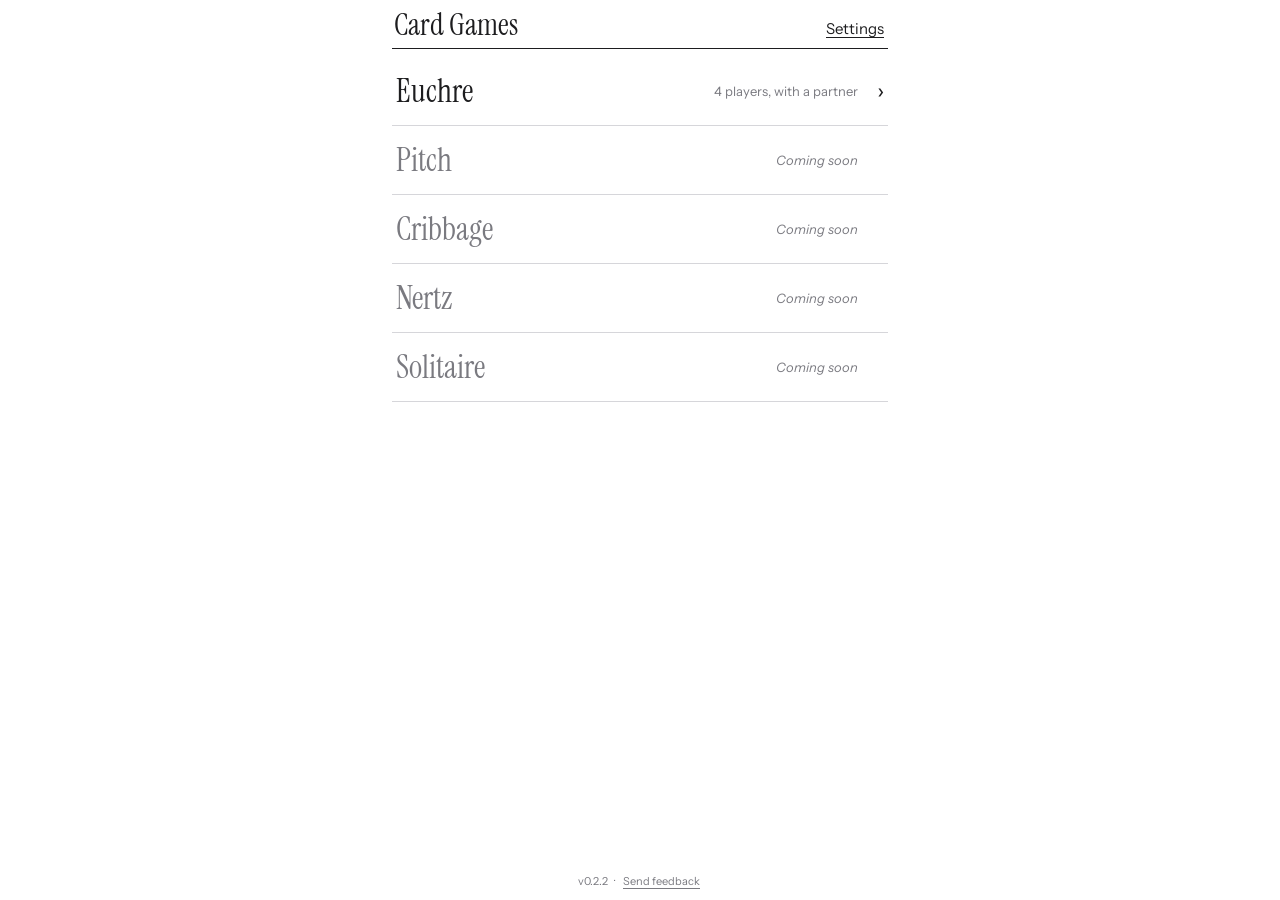
==== p/bmuacrbv/index.html @ 8dc07ef3 "Add the game list and a shared Menu with settings (v0.2.2) - p/<slug>/: game list (Euchre, then Pitc" ====
<!doctype html>
<html lang="en">
<head>
<meta charset="utf-8">
<meta name="viewport" content="width=device-width, initial-scale=1, viewport-fit=cover">
<meta name="robots" content="noindex, nofollow">
<meta name="apple-mobile-web-app-capable" content="yes">
<meta name="mobile-web-app-capable" content="yes">
<meta name="apple-mobile-web-app-title" content="Card Games">
<meta name="apple-mobile-web-app-status-bar-style" content="default">
<meta name="theme-color" content="#ffffff" media="(prefers-color-scheme: light)">
<meta name="theme-color" content="#18181a" media="(prefers-color-scheme: dark)">
<link rel="manifest" href="manifest.webmanifest">
<link rel="apple-touch-icon" href="apple-touch-icon.png">
<link rel="icon" type="image/png" sizes="192x192" href="icon-192.png">
<title>Card Games</title>
<script>/* Use the theme from the link right away, so the page doesn't flash the other theme first. */(function(){var m=/[#&]theme=(light|dark)(&|$)/.exec(location.hash);if(m)document.documentElement.dataset.theme=m[1];})();</script>
<link rel="preconnect" href="https://fonts.googleapis.com">
<link rel="preconnect" href="https://fonts.gstatic.com" crossorigin>
<link href="https://fonts.googleapis.com/css2?family=Instrument+Sans:wght@400;500;600&family=Instrument+Serif&display=swap" rel="stylesheet">
<link rel="stylesheet" href="../../shared/theme.css">
<link rel="stylesheet" href="../../shared/parts.css">
<style>
/* Game list */
.top .link{font-size:15px;padding:6px 2px 2px}
.games{list-style:none;margin:8px 0 0;padding:0;flex:1}
.games li{border-bottom:1.5px solid var(--faint)}
.game{display:flex;align-items:center;gap:12px;padding:18px 4px;color:inherit;text-decoration:none}
.game .gname{font-family:var(--serif);font-size:32px;line-height:1}
.game .about{flex:1;font-size:13px;color:var(--muted);text-align:right}
.game .go{font-size:22px;line-height:1;width:14px;text-align:right}
a.game:active{background:var(--faint)}
a.game:focus-visible{outline:2px solid var(--ink);outline-offset:-2px}
.game.soon .gname{color:var(--muted)}
.game.soon .about{font-style:italic}
.game.soon .go{visibility:hidden}
.sheet .done{display:flex;justify-content:center;margin-top:20px}
</style>
</head>
<body>
<div id="app">
  <header class="top">
    <h1 class="title" style="margin:0;font-weight:400">Card Games</h1>
    <button class="link" data-act="settings">Settings</button>
  </header>
  <ul class="games">
    <li><a class="game" href="euchre/" data-carry="euchre/"><span class="gname">Euchre</span><span class="about">4 players, with a partner</span><span class="go" aria-hidden="true">›</span></a></li>
    <li><div class="game soon" aria-disabled="true"><span class="gname">Pitch</span><span class="about">Coming soon</span><span class="go" aria-hidden="true">›</span></div></li>
    <li><div class="game soon" aria-disabled="true"><span class="gname">Cribbage</span><span class="about">Coming soon</span><span class="go" aria-hidden="true">›</span></div></li>
    <li><div class="game soon" aria-disabled="true"><span class="gname">Nertz</span><span class="about">Coming soon</span><span class="go" aria-hidden="true">›</span></div></li>
    <li><div class="game soon" aria-disabled="true"><span class="gname">Solitaire</span><span class="about">Coming soon</span><span class="go" aria-hidden="true">›</span></div></li>
  </ul>
  <div class="foot"><span id="ver"></span><span aria-hidden="true">·</span><a id="fb" href="mailto:contact@rugbyhubby.com">Send feedback</a></div>
</div>
<div id="sheet" hidden></div>
<script type="module" src="main.js"></script>
</body>
</html>
---- shared/theme.css ----
/* Theme: colors (light and dark), fonts and page basics shared by every game.
   Fonts come from Google Fonts; each page links them in its <head>:
   Instrument Serif (headings, scores, card ranks) and Instrument Sans (text).

   Dark mode follows the phone's setting, unless the page sets
   data-theme="light" or data-theme="dark" on <html> (see theme.js). */
:root{
  --paper:#ffffff; --ink:#1d1d1f; --muted:#7a7a80; --faint:#d6d6da; --card:#ffffff;
  --red:#cc1f2d; --mark:#ffe14d; --mark-ink:#1d1d1f; --shade:rgba(29,29,31,.45);
  --serif:'Instrument Serif',Georgia,serif;
  --sans:'Instrument Sans',system-ui,-apple-system,'Helvetica Neue',sans-serif;
  color-scheme:light;
  box-sizing:border-box;
  padding-top:env(safe-area-inset-top,0px);
  padding-bottom:env(safe-area-inset-bottom,0px);
}
@media (prefers-color-scheme: dark){
  :root:not([data-theme="light"]){
    --paper:#18181a; --ink:#efeff2; --muted:#94949b; --faint:#3a3a3f; --card:#202023;
    --red:#ff6b72; --mark:#e8c534; --mark-ink:#18181a; --shade:rgba(0,0,0,.6);
    color-scheme:dark;
  }
}
:root[data-theme="dark"]{
  --paper:#18181a; --ink:#efeff2; --muted:#94949b; --faint:#3a3a3f; --card:#202023;
  --red:#ff6b72; --mark:#e8c534; --mark-ink:#18181a; --shade:rgba(0,0,0,.6);
  color-scheme:dark;
}
html{height:100%;scroll-padding-top:env(safe-area-inset-top,0px)}
*,*::before,*::after{box-sizing:border-box}
body{margin:0;height:100%;background:var(--paper);color:var(--ink);
  font-family:var(--sans);font-size:15px;
  -webkit-tap-highlight-color:transparent;overscroll-behavior:none;-webkit-user-select:none;user-select:none}
button{font:inherit;color:inherit}
#app{max-width:520px;height:100%;margin:0 auto;display:flex;flex-direction:column;padding:6px 12px 8px}
@media (prefers-reduced-motion: reduce){*{animation:none!important;transition:none!important}}
---- shared/parts.css ----
/* Styles for the shared game parts (see table.js, cards.js, ui.js).
   Load after theme.css. A game's own styles go after this file. */

/* header: title and scores */
.top{display:flex;align-items:flex-end;justify-content:space-between;padding:4px 2px 8px;border-bottom:1.5px solid var(--ink)}
.title{font-family:var(--serif);font-size:30px;line-height:1}
.scores{display:flex;gap:16px;align-items:flex-end}
.sc{display:flex;flex-direction:column;align-items:center;line-height:1}
.sc span{font-size:12px;color:var(--muted)}
.sc b{font-family:var(--serif);font-weight:400;font-size:30px}
.sc.us b{position:relative}
.controls{display:flex;justify-content:space-between;align-items:center;padding:8px 0 2px;gap:8px}
.seg{display:flex;border:1.5px solid var(--ink);border-radius:999px;overflow:hidden}
.seg button{border:0;background:none;padding:5px 11px;font-size:13px;cursor:pointer}
.seg button[aria-pressed="true"]{background:var(--ink);color:var(--paper)}
.seg button:disabled{color:var(--muted);cursor:default}
.link{border:0;background:none;font-size:13px;text-decoration:underline;text-underline-offset:3px;cursor:pointer;padding:6px 2px}

/* table: seats around a center play area */
.table{flex:1;min-height:0;display:flex;flex-direction:column;justify-content:space-around;padding:4px 0}
.mid{display:flex;align-items:center;justify-content:space-between;gap:4px}
.seat{width:82px;display:flex;flex-direction:column;align-items:center;gap:3px;position:relative;transition:opacity .3s}
.seat.north{margin:0 auto}
.seat.out{opacity:.3}
.av{width:50px;height:50px;border:1.5px solid var(--ink);border-radius:50%;display:grid;place-items:center;background:var(--paper);position:relative}
.av svg{width:40px;height:40px;margin-top:6px}
.seat.turn .av{background:var(--mark);color:var(--mark-ink);box-shadow:0 0 0 4px var(--mark)}
.nm{font-size:13px;display:flex;align-items:center;gap:4px;white-space:nowrap}
.dl{background:var(--mark);color:var(--mark-ink);border-radius:999px;font-size:11px;font-weight:600;padding:2px 8px;line-height:1.3}
.dchip{position:absolute;bottom:-9px;left:50%;transform:translateX(-50%);background:var(--mark);color:var(--mark-ink);font-size:10.5px;font-weight:600;padding:2px 7px;border-radius:999px;white-space:nowrap;z-index:2}
.nm{margin-top:6px}
.tag{font-size:11px;color:var(--muted);min-height:14px;white-space:nowrap}
.fan{display:flex;height:22px}
.mini{width:14px;height:20px;border:1.2px solid #1d1d1f;border-radius:2.5px;margin-left:-6px;background:#fff;
  background-image:repeating-linear-gradient(45deg,#c9c9ce 0 1px,transparent 1px 4px)}
.mini:first-child{margin-left:0}
.bubble{position:absolute;top:-6px;left:50%;transform:translate(-50%,-100%);background:var(--ink);color:var(--paper);
  font-size:12px;padding:3px 9px;border-radius:10px;white-space:nowrap;animation:pop .25s ease-out;z-index:3}
.bubble::after{content:"";position:absolute;bottom:-4px;left:50%;margin-left:-4px;border:4px solid transparent;border-bottom:0;border-top-color:var(--ink)}
@keyframes pop{from{opacity:0;transform:translate(-50%,-80%)}}

.center{flex:1;position:relative;height:clamp(170px,28vh,230px);border:1.5px dashed var(--faint);border-radius:22px;max-width:250px}
.slot{position:absolute}
.slot.N{top:8px;left:50%;transform:translateX(-50%)}
.slot.S{bottom:8px;left:50%;transform:translateX(-50%)}
.slot.W{left:10px;top:50%;transform:translateY(-50%)}
.slot.E{right:10px;top:50%;transform:translateY(-50%)}
.slot.enter.N{animation:inN .3s ease-out}.slot.enter.S{animation:inS .3s ease-out}
.slot.enter.W{animation:inW .3s ease-out}.slot.enter.E{animation:inE .3s ease-out}
@keyframes inN{from{opacity:0;transform:translate(-50%,-40px)}}
@keyframes inS{from{opacity:0;transform:translate(-50%,40px)}}
@keyframes inW{from{opacity:0;transform:translate(-40px,-50%)}}
@keyframes inE{from{opacity:0;transform:translate(40px,-50%)}}

/* two-seat tables (2-player games): one opponent across, no side seats */
.table.two .mid{justify-content:center}
.table.two .center{max-width:320px}

/* cards: white with black and red suits, in both themes */
.card{--cw:52px;--ch:73px;width:var(--cw);height:var(--ch);border:1.5px solid #1d1d1f;border-radius:6px;background:#fff;color:#1d1d1f;
  position:relative;padding:0;display:block;flex:none}
.center{--cw:46px;--ch:64px}
.center .card{--cw:46px;--ch:64px}
.card .ix{position:absolute;top:3px;left:5px;font-family:var(--serif);font-size:17px;line-height:1;text-align:center}
.card .ix i{font-style:normal;display:block;font-size:13px;margin-top:.3em}
.card .pip{position:absolute;right:5px;bottom:2px;font-size:22px;line-height:1}
.card.red{color:#cc1f2d}
.card.back{background-image:repeating-linear-gradient(45deg,#c9c9ce 0 1px,transparent 1px 6px)}
.card.back::after{content:"";position:absolute;inset:4px;border:1px solid #c9c9ce;border-radius:3px}
.card.win{box-shadow:0 0 0 3px var(--mark)}

/* your own seat, under the table */
.me{display:flex;align-items:center;justify-content:center;gap:8px;min-height:26px;font-size:13px}
.me .dot{width:22px;height:22px;border:1.5px solid var(--ink);border-radius:50%;display:grid;place-items:center}
.me .dot svg{width:18px;height:18px;margin-top:3px}

/* status line and action buttons */
.status{text-align:center;padding:6px 4px 2px;min-height:44px}
.status .msg{font-size:15px}
.status .tricks{font-size:12px;color:var(--muted);margin-top:2px}
.actions{display:flex;flex-wrap:wrap;justify-content:center;gap:8px;min-height:44px;align-items:center;padding:4px 0}
.btn{border:1.5px solid var(--ink);background:none;border-radius:999px;padding:9px 16px;font-size:15px;cursor:pointer;min-height:40px}
.btn.pri{background:var(--ink);color:var(--paper)}
.btn.suit{font-size:20px;width:48px;padding:6px 0}
.btn.suit.r{color:var(--red)}
.btn.tog[aria-pressed="true"]{background:var(--mark);color:var(--mark-ink);border-color:var(--ink)}
.btn:focus-visible,.card:focus-visible,.seg button:focus-visible,.link:focus-visible{outline:2px solid var(--ink);outline-offset:3px}

/* your hand */
.hand{display:flex;justify-content:center;gap:5px;padding:6px 0 2px;min-height:calc(min(17.5vw,70px)*1.4 + 14px)}
/* Card width: normally 17.5% of the screen (max 70px), but never wider than
   lets all --n cards fit across the game area (520px max, 12px side padding, 5px gaps). */
.hand .card{--cw:min(17.5vw,70px,calc((min(100vw,520px) - 24px - (var(--n,5) - 1)*5px)/var(--n,5)));
  --ch:calc(var(--cw)*1.4);transition:transform .15s}
.hand .card .ix{font-size:21px}.hand .card .ix i{font-size:16px}
.hand .card .pip{font-size:30px}
.hand .card.can{cursor:pointer}
.hand .card.can:active{transform:translateY(-6px)}
.hand .card.no{opacity:.35}
.hand .card.discard{cursor:pointer}
.hand .card.picked{box-shadow:0 0 0 3px var(--mark);transform:translateY(-6px)}
.dealt{animation:deal .35s ease-out backwards}
@keyframes deal{from{opacity:0;transform:translateY(-30px) rotate(-6deg)}}

/* sheets: end of hand, game over, rules */
.ov{position:fixed;inset:0;background:var(--shade);display:grid;place-items:center;padding:20px;z-index:10;animation:fade .2s}
@keyframes fade{from{opacity:0}}
.sheet{background:var(--paper);border:1.5px solid var(--ink);border-radius:18px;padding:22px 22px 18px;max-width:340px;width:100%;text-align:center}
.sheet h2{font-family:var(--serif);font-weight:400;font-size:34px;margin:0 0 6px}
.sheet p{margin:0 0 16px;line-height:1.45;color:var(--ink)}
.sheet .fs{display:flex;justify-content:center;gap:28px;margin:4px 0 16px}

/* menu, footer (version, feedback) and long scrolling sheets like the rules */
.menu{display:flex;align-items:center;gap:10px}
.foot{display:flex;justify-content:center;align-items:center;gap:6px;font-size:11px;color:var(--muted);padding:2px 0 0}
.foot a{color:inherit;text-underline-offset:3px;padding:4px 2px}
.rules{max-height:calc(100dvh - 40px);overflow-y:auto;-webkit-overflow-scrolling:touch;text-align:left;
  -webkit-user-select:text;user-select:text;overscroll-behavior:contain}
.rules h2{text-align:center}
.rules h3{font-size:13px;font-weight:600;margin:14px 0 4px}
.rules p,.rules li{font-size:14px;line-height:1.45;margin:0 0 6px}
.rules ul{margin:0 0 6px;padding-left:18px}
.rules .done{display:flex;justify-content:center;margin-top:14px}

/* menu and settings sheet */
.menu-actions{display:flex;flex-direction:column;gap:8px;margin:10px 0 4px}
.set{text-align:left}
.set h3{font-size:13px;font-weight:600;margin:16px 0 6px}
.set .seg button{flex:1;padding:7px 6px;font-size:14px}
.menu-foot{display:flex;justify-content:space-between;align-items:center;margin-top:20px}
.menu-foot .link{font-size:15px;color:inherit}
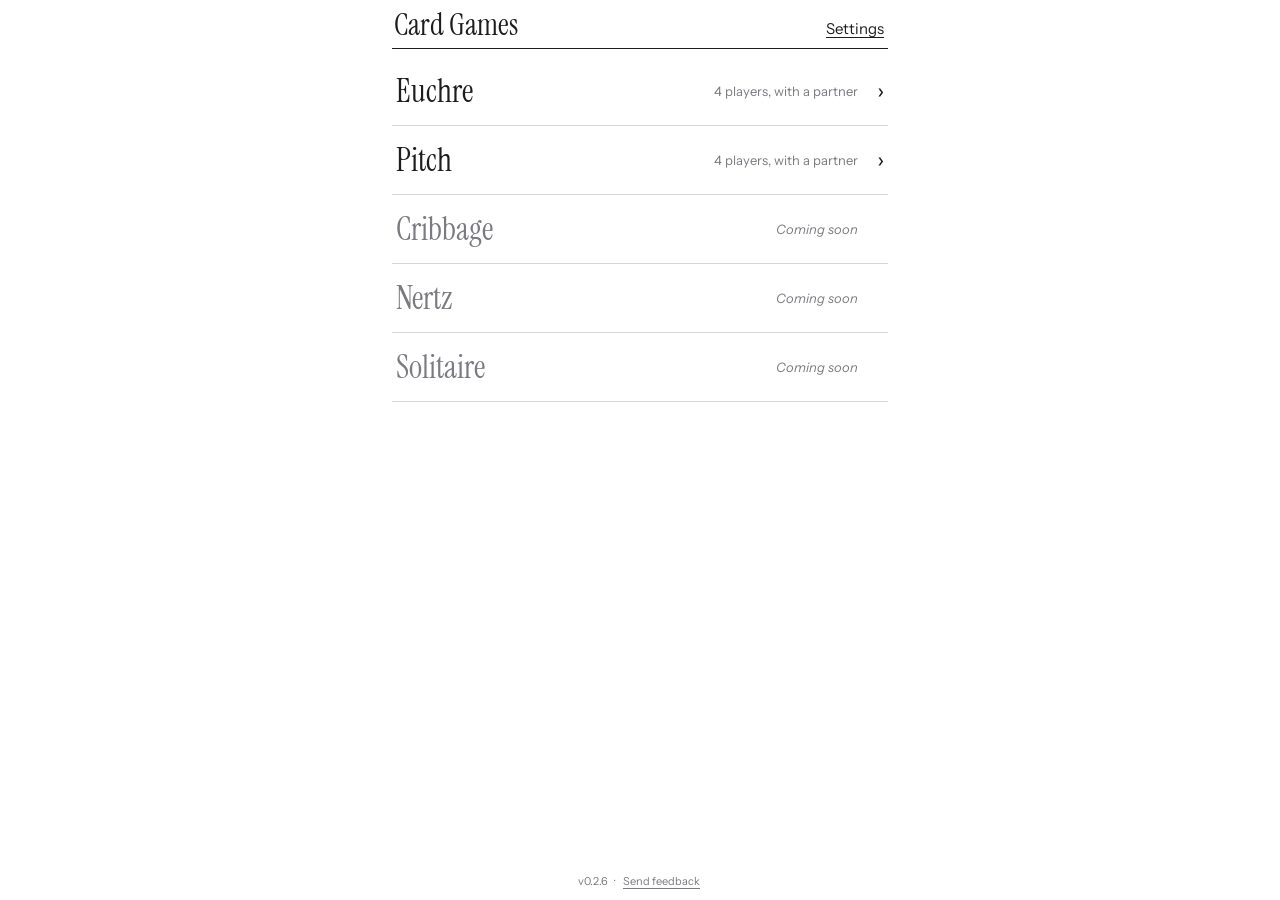
==== commit be6ddf1a: "Add Pitch (v0.1.0) 4-point Pitch (High, Low, Jack, Game), two teams, play to 21, bids of 2-4 or Shoo" ====
--- a/p/bmuacrbv/index.html
+++ b/p/bmuacrbv/index.html
@@ -45,7 +45,7 @@
   </header>
   <ul class="games">
     <li><a class="game" href="euchre/" data-carry="euchre/"><span class="gname">Euchre</span><span class="about">4 players, with a partner</span><span class="go" aria-hidden="true">›</span></a></li>
-    <li><div class="game soon" aria-disabled="true"><span class="gname">Pitch</span><span class="about">Coming soon</span><span class="go" aria-hidden="true">›</span></div></li>
+    <li><a class="game" href="pitch/" data-carry="pitch/"><span class="gname">Pitch</span><span class="about">4 players, with a partner</span><span class="go" aria-hidden="true">›</span></a></li>
     <li><div class="game soon" aria-disabled="true"><span class="gname">Cribbage</span><span class="about">Coming soon</span><span class="go" aria-hidden="true">›</span></div></li>
     <li><div class="game soon" aria-disabled="true"><span class="gname">Nertz</span><span class="about">Coming soon</span><span class="go" aria-hidden="true">›</span></div></li>
     <li><div class="game soon" aria-disabled="true"><span class="gname">Solitaire</span><span class="about">Coming soon</span><span class="go" aria-hidden="true">›</span></div></li>
--- a/shared/parts.css
+++ b/shared/parts.css
@@ -129,3 +129,20 @@
 .set .seg button{flex:1;padding:7px 6px;font-size:14px}
 .menu-foot{display:flex;justify-content:space-between;align-items:center;margin-top:20px}
 .menu-foot .link{font-size:15px;color:inherit}
+.sheet{max-height:calc(100dvh - 40px);overflow-y:auto;overscroll-behavior:contain}
+.set .about{font-size:13px;color:var(--ink);margin:8px 0 0;text-align:left;line-height:1.4}
+.set .about + .note{margin-top:4px}
+.set .note{font-size:12px;color:var(--muted);margin:6px 0 4px;text-align:left;line-height:1.35}
+.set + .menu-actions{margin-top:14px}
+.controls .lvl{font-size:13px;color:var(--muted)}
+
+/* phone held sideways: show the "turn your phone upright" note instead of the game (see ui.js) */
+.rotate{display:none}
+@media (orientation: landscape) and (max-height: 500px){
+  #app, #sheet{display:none !important}
+  .rotate{display:flex;position:fixed;inset:0;flex-direction:column;align-items:center;justify-content:center;
+    gap:6px;padding:24px;text-align:center;background:var(--paper);color:var(--ink);z-index:20}
+  .rotate svg{width:56px;height:56px;margin-bottom:6px}
+  .rotate h2{font-family:var(--serif);font-weight:400;font-size:30px;margin:0}
+  .rotate p{margin:0;color:var(--muted);font-size:15px;max-width:340px;line-height:1.4}
+}
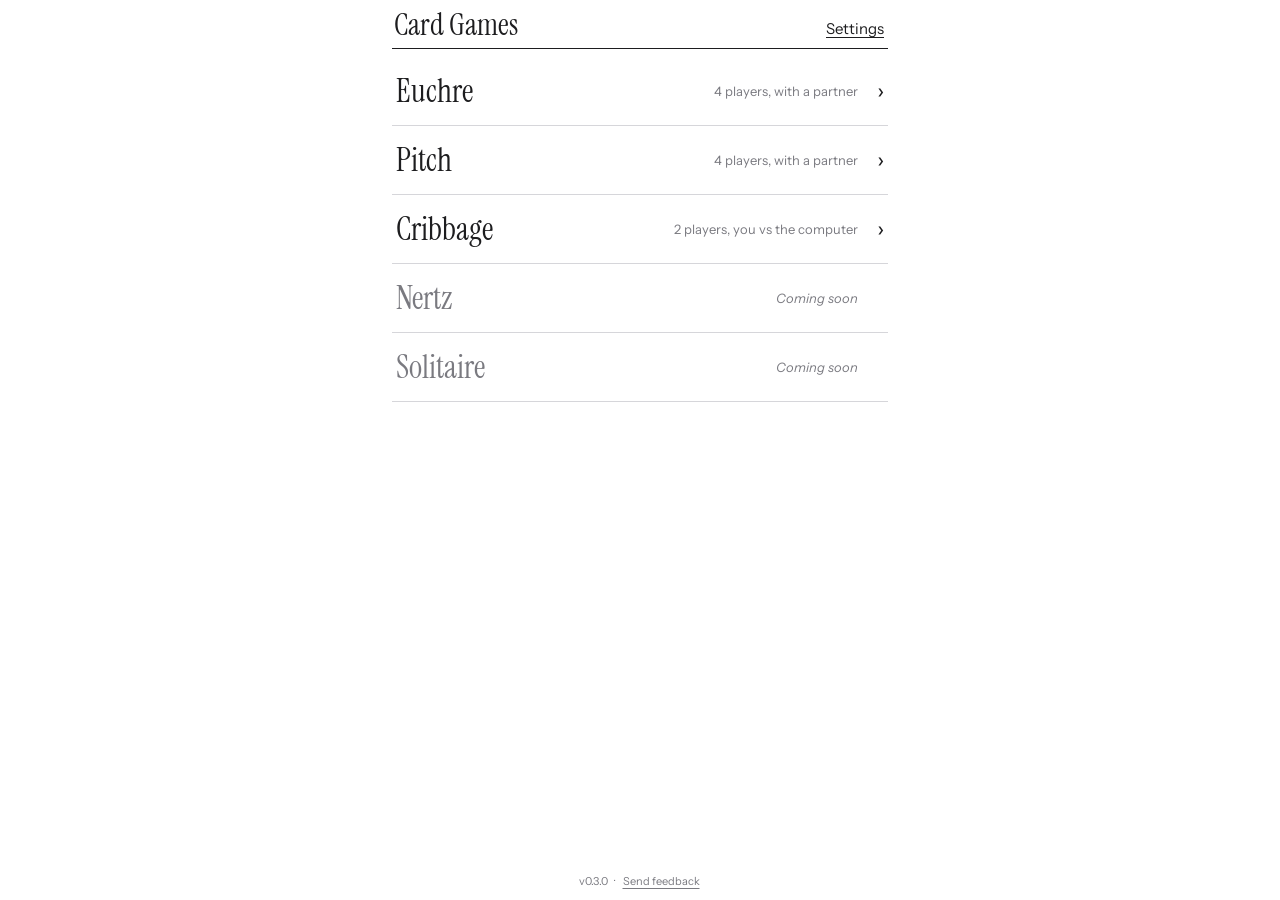
==== commit a8033dbc: "Add Cribbage (v0.1.0) Two players, you against the computer, to 121. Cut for first deal, the crib, t" ====
--- a/p/bmuacrbv/index.html
+++ b/p/bmuacrbv/index.html
@@ -46,7 +46,7 @@
   <ul class="games">
     <li><a class="game" href="euchre/" data-carry="euchre/"><span class="gname">Euchre</span><span class="about">4 players, with a partner</span><span class="go" aria-hidden="true">›</span></a></li>
     <li><a class="game" href="pitch/" data-carry="pitch/"><span class="gname">Pitch</span><span class="about">4 players, with a partner</span><span class="go" aria-hidden="true">›</span></a></li>
-    <li><div class="game soon" aria-disabled="true"><span class="gname">Cribbage</span><span class="about">Coming soon</span><span class="go" aria-hidden="true">›</span></div></li>
+    <li><a class="game" href="cribbage/" data-carry="cribbage/"><span class="gname">Cribbage</span><span class="about">2 players, you vs the computer</span><span class="go" aria-hidden="true">›</span></a></li>
     <li><div class="game soon" aria-disabled="true"><span class="gname">Nertz</span><span class="about">Coming soon</span><span class="go" aria-hidden="true">›</span></div></li>
     <li><div class="game soon" aria-disabled="true"><span class="gname">Solitaire</span><span class="about">Coming soon</span><span class="go" aria-hidden="true">›</span></div></li>
   </ul>
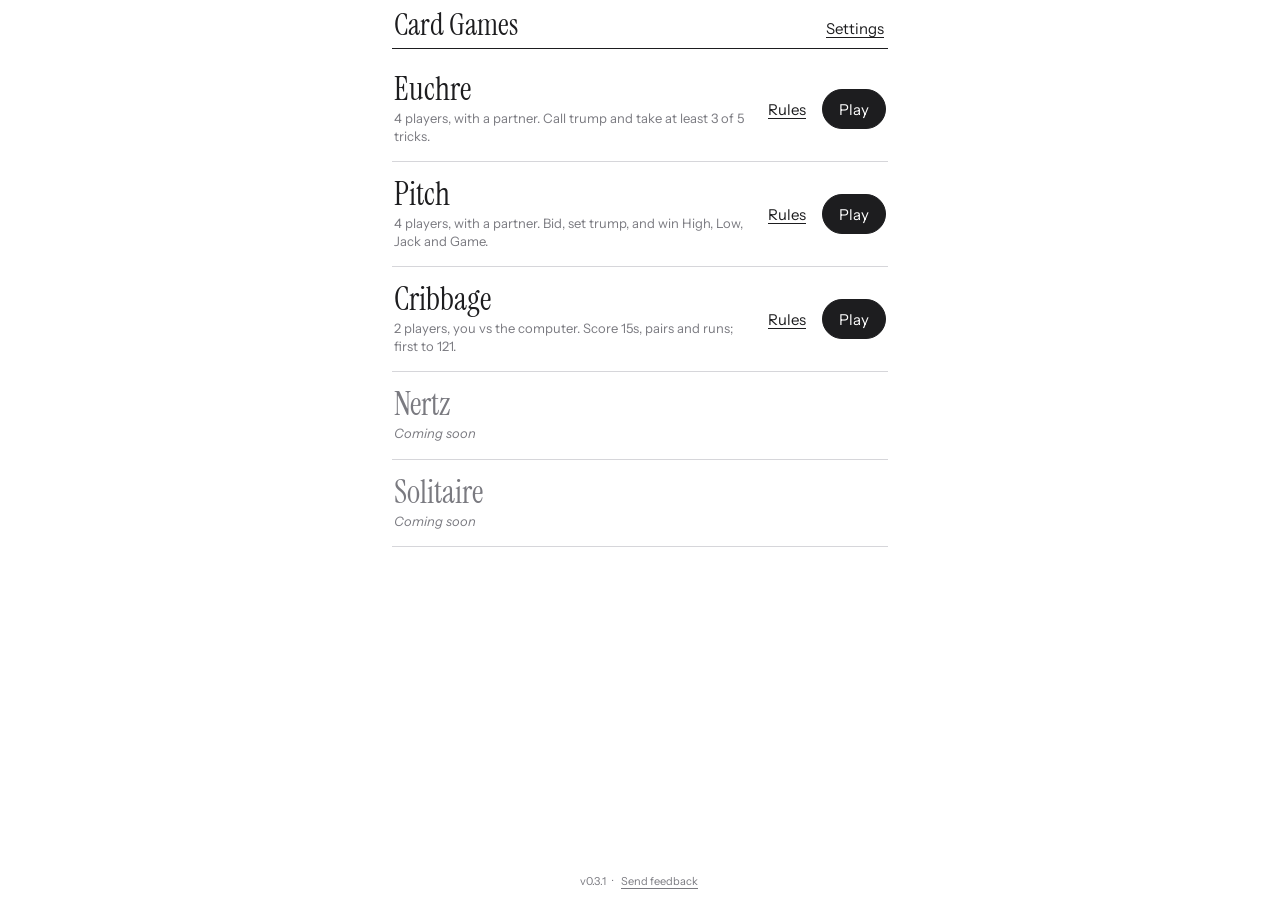
==== commit 4cc01415: "Game list cleanup: Rules and Play per game, matching rules sheets, level-change question everywhere," ====
--- a/p/bmuacrbv/index.html
+++ b/p/bmuacrbv/index.html
@@ -21,19 +21,18 @@
 <link rel="stylesheet" href="../../shared/theme.css">
 <link rel="stylesheet" href="../../shared/parts.css">
 <style>
-/* Game list */
+/* Game list: name and one line about it, then Rules and Play */
 .top .link{font-size:15px;padding:6px 2px 2px}
 .games{list-style:none;margin:8px 0 0;padding:0;flex:1}
-.games li{border-bottom:1.5px solid var(--faint)}
-.game{display:flex;align-items:center;gap:12px;padding:18px 4px;color:inherit;text-decoration:none}
+.game{display:flex;align-items:center;gap:12px;padding:16px 2px;border-bottom:1.5px solid var(--faint)}
+.gtext{flex:1;min-width:0;display:flex;flex-direction:column;gap:5px}
 .game .gname{font-family:var(--serif);font-size:32px;line-height:1}
-.game .about{flex:1;font-size:13px;color:var(--muted);text-align:right}
-.game .go{font-size:22px;line-height:1;width:14px;text-align:right}
-a.game:active{background:var(--faint)}
-a.game:focus-visible{outline:2px solid var(--ink);outline-offset:-2px}
+.game .about{font-size:13px;line-height:1.35;color:var(--muted)}
+.gbtns{display:flex;align-items:center;gap:14px;flex:none}
+.gbtns .link{font-size:15px}
+.gbtns .btn{display:inline-flex;align-items:center;justify-content:center;text-decoration:none;min-width:64px}
 .game.soon .gname{color:var(--muted)}
 .game.soon .about{font-style:italic}
-.game.soon .go{visibility:hidden}
 .sheet .done{display:flex;justify-content:center;margin-top:20px}
 </style>
 </head>
@@ -44,11 +43,24 @@
     <button class="link" data-act="settings">Settings</button>
   </header>
   <ul class="games">
-    <li><a class="game" href="euchre/" data-carry="euchre/"><span class="gname">Euchre</span><span class="about">4 players, with a partner</span><span class="go" aria-hidden="true">›</span></a></li>
-    <li><a class="game" href="pitch/" data-carry="pitch/"><span class="gname">Pitch</span><span class="about">4 players, with a partner</span><span class="go" aria-hidden="true">›</span></a></li>
-    <li><a class="game" href="cribbage/" data-carry="cribbage/"><span class="gname">Cribbage</span><span class="about">2 players, you vs the computer</span><span class="go" aria-hidden="true">›</span></a></li>
-    <li><div class="game soon" aria-disabled="true"><span class="gname">Nertz</span><span class="about">Coming soon</span><span class="go" aria-hidden="true">›</span></div></li>
-    <li><div class="game soon" aria-disabled="true"><span class="gname">Solitaire</span><span class="about">Coming soon</span><span class="go" aria-hidden="true">›</span></div></li>
+    <li class="game">
+      <div class="gtext"><span class="gname">Euchre</span><span class="about">4 players, with a partner. Call trump and take at least 3 of 5 tricks.</span></div>
+      <div class="gbtns"><button class="link" data-rules="euchre" aria-label="Euchre rules">Rules</button><a class="btn pri" href="euchre/" data-carry="euchre/" aria-label="Play Euchre">Play</a></div>
+    </li>
+    <li class="game">
+      <div class="gtext"><span class="gname">Pitch</span><span class="about">4 players, with a partner. Bid, set trump, and win High, Low, Jack and Game.</span></div>
+      <div class="gbtns"><button class="link" data-rules="pitch" aria-label="Pitch rules">Rules</button><a class="btn pri" href="pitch/" data-carry="pitch/" aria-label="Play Pitch">Play</a></div>
+    </li>
+    <li class="game">
+      <div class="gtext"><span class="gname">Cribbage</span><span class="about">2 players, you vs the computer. Score 15s, pairs and runs; first to 121.</span></div>
+      <div class="gbtns"><button class="link" data-rules="cribbage" aria-label="Cribbage rules">Rules</button><a class="btn pri" href="cribbage/" data-carry="cribbage/" aria-label="Play Cribbage">Play</a></div>
+    </li>
+    <li class="game soon" aria-disabled="true">
+      <div class="gtext"><span class="gname">Nertz</span><span class="about">Coming soon</span></div>
+    </li>
+    <li class="game soon" aria-disabled="true">
+      <div class="gtext"><span class="gname">Solitaire</span><span class="about">Coming soon</span></div>
+    </li>
   </ul>
   <div class="foot"><span id="ver"></span><span aria-hidden="true">·</span><a id="fb" href="mailto:contact@rugbyhubby.com">Send feedback</a></div>
 </div>
--- a/shared/parts.css
+++ b/shared/parts.css
@@ -146,3 +146,7 @@
   .rotate h2{font-family:var(--serif);font-weight:400;font-size:30px;margin:0}
   .rotate p{margin:0;color:var(--muted);font-size:15px;max-width:340px;line-height:1.4}
 }
+
+/* "Changing levels will start a new game. Continue?" */
+.ask{font-size:17px;margin:6px 0 18px;line-height:1.4}
+.ask-btns{display:flex;gap:8px;justify-content:center}
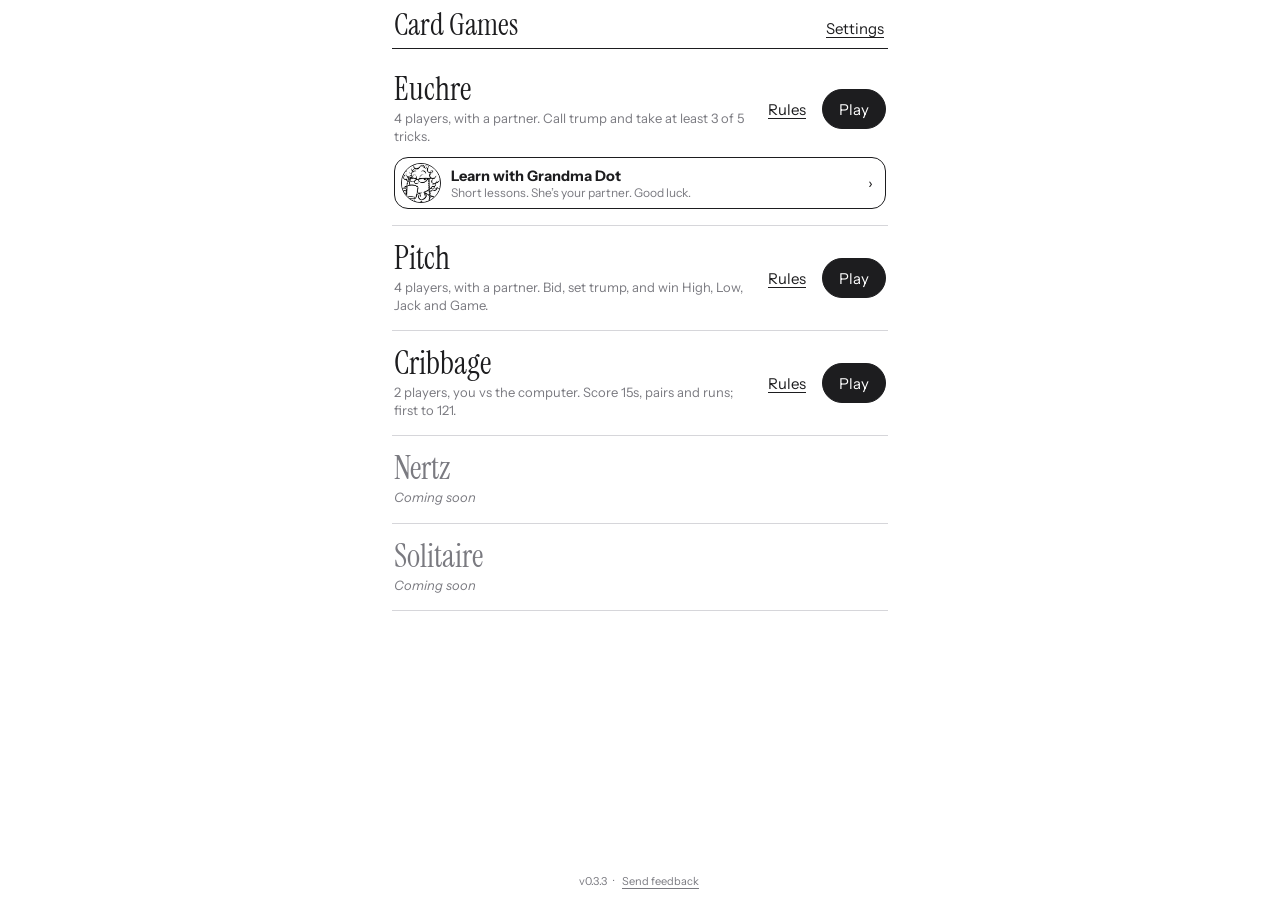
==== commit 02eb62b0: "Learn Euchre with Grandma Dot, Phase 1: lesson picker, Dot as partner, lesson bar, napkin, Why, Hint" ====
--- a/p/bmuacrbv/index.html
+++ b/p/bmuacrbv/index.html
@@ -29,6 +29,14 @@
 .game .gname{font-family:var(--serif);font-size:32px;line-height:1}
 .game .about{font-size:13px;line-height:1.35;color:var(--muted)}
 .gbtns{display:flex;align-items:center;gap:14px;flex:none}
+/* Euchre's "Learn with Grandma Dot" button, full width under its row */
+.game{flex-wrap:wrap}
+.learn{flex-basis:100%;display:flex;align-items:center;gap:10px;border:1.5px solid var(--ink);border-radius:14px;padding:5px 12px 5px 6px;color:inherit;text-decoration:none;font-size:14.5px}
+.learn:active{background:var(--faint)}
+.learn .lfig{width:40px;height:40px;border-radius:50%;overflow:hidden;position:relative;background:#fff;border:1.2px solid var(--ink);flex:none}
+.learn .lfig img{position:absolute;width:161%;max-width:none;left:-32%;top:-22%}
+.learn .ltext{flex:1}
+.learn small{display:block;color:var(--muted);font-size:12px}
 .gbtns .link{font-size:15px}
 .gbtns .btn{display:inline-flex;align-items:center;justify-content:center;text-decoration:none;min-width:64px}
 .game.soon .gname{color:var(--muted)}
@@ -46,6 +54,7 @@
     <li class="game">
       <div class="gtext"><span class="gname">Euchre</span><span class="about">4 players, with a partner. Call trump and take at least 3 of 5 tricks.</span></div>
       <div class="gbtns"><button class="link" data-rules="euchre" aria-label="Euchre rules">Rules</button><a class="btn pri" href="euchre/" data-carry="euchre/" aria-label="Play Euchre">Play</a></div>
+      <a class="learn" href="euchre/learn/" data-carry="euchre/learn/"><span class="lfig"><img src="euchre/learn/art/dot-sip.png" alt=""></span><span class="ltext"><b>Learn with Grandma Dot</b><small>Short lessons. She’s your partner. Good luck.</small></span><span aria-hidden="true">›</span></a>
     </li>
     <li class="game">
       <div class="gtext"><span class="gname">Pitch</span><span class="about">4 players, with a partner. Bid, set trump, and win High, Low, Jack and Game.</span></div>
--- a/shared/parts.css
+++ b/shared/parts.css
@@ -61,8 +61,9 @@
   position:relative;padding:0;display:block;flex:none}
 .center{--cw:46px;--ch:64px}
 .center .card{--cw:46px;--ch:64px}
-.card .ix{position:absolute;top:3px;left:5px;font-family:var(--serif);font-size:17px;line-height:1;text-align:center}
-.card .ix i{font-style:normal;display:block;font-size:13px;margin-top:.3em}
+/* The card's number or letter: bold sans so it reads at a glance. The suit under it stays as it was. */
+.card .ix{position:absolute;top:3px;left:4px;font-family:var(--sans);font-weight:600;font-size:18px;letter-spacing:-.04em;line-height:1;text-align:center}
+.card .ix i{font-style:normal;font-weight:400;letter-spacing:0;display:block;font-size:13px;margin-top:.25em}
 .card .pip{position:absolute;right:5px;bottom:2px;font-size:22px;line-height:1}
 .card.red{color:#cc1f2d}
 .card.back{background-image:repeating-linear-gradient(45deg,#c9c9ce 0 1px,transparent 1px 6px)}
@@ -92,7 +93,7 @@
    lets all --n cards fit across the game area (520px max, 12px side padding, 5px gaps). */
 .hand .card{--cw:min(17.5vw,70px,calc((min(100vw,520px) - 24px - (var(--n,5) - 1)*5px)/var(--n,5)));
   --ch:calc(var(--cw)*1.4);transition:transform .15s}
-.hand .card .ix{font-size:21px}.hand .card .ix i{font-size:16px}
+.hand .card .ix{font-size:23px}.hand .card .ix i{font-size:16px}
 .hand .card .pip{font-size:30px}
 .hand .card.can{cursor:pointer}
 .hand .card.can:active{transform:translateY(-6px)}
